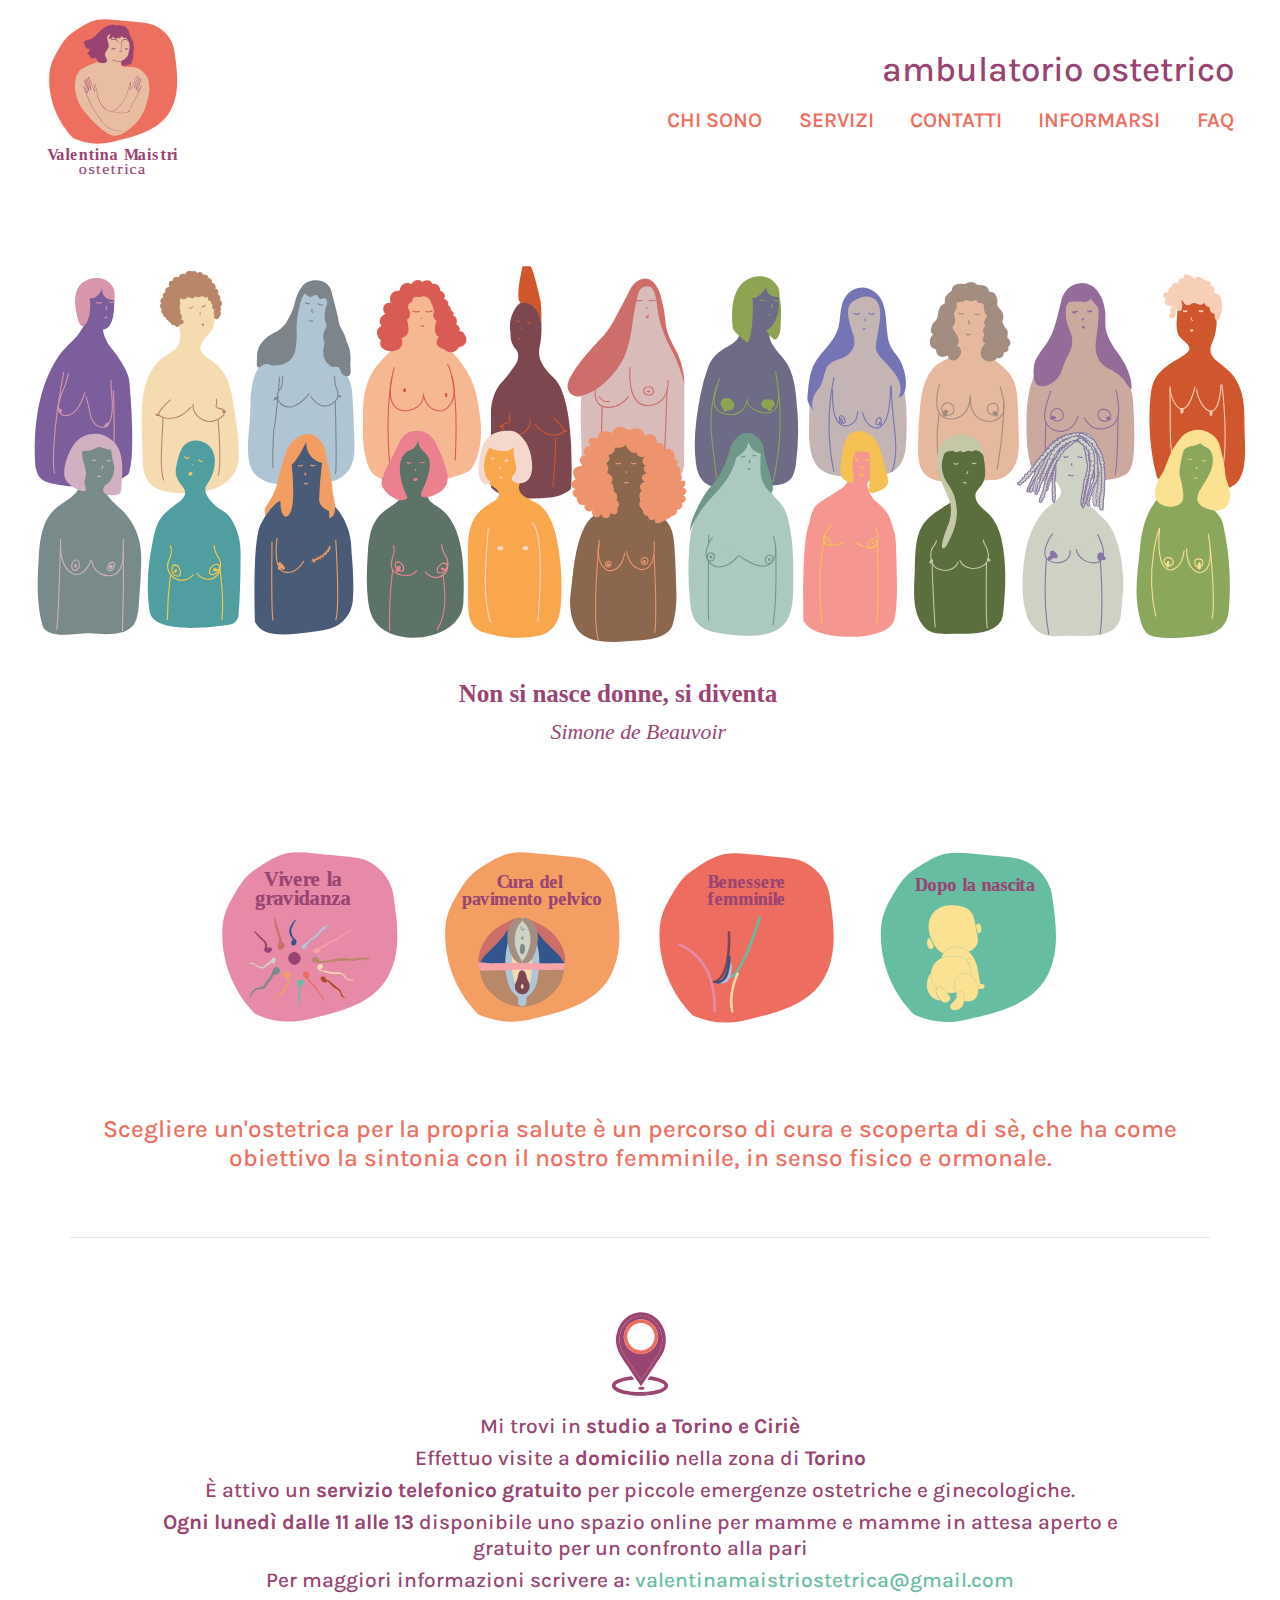
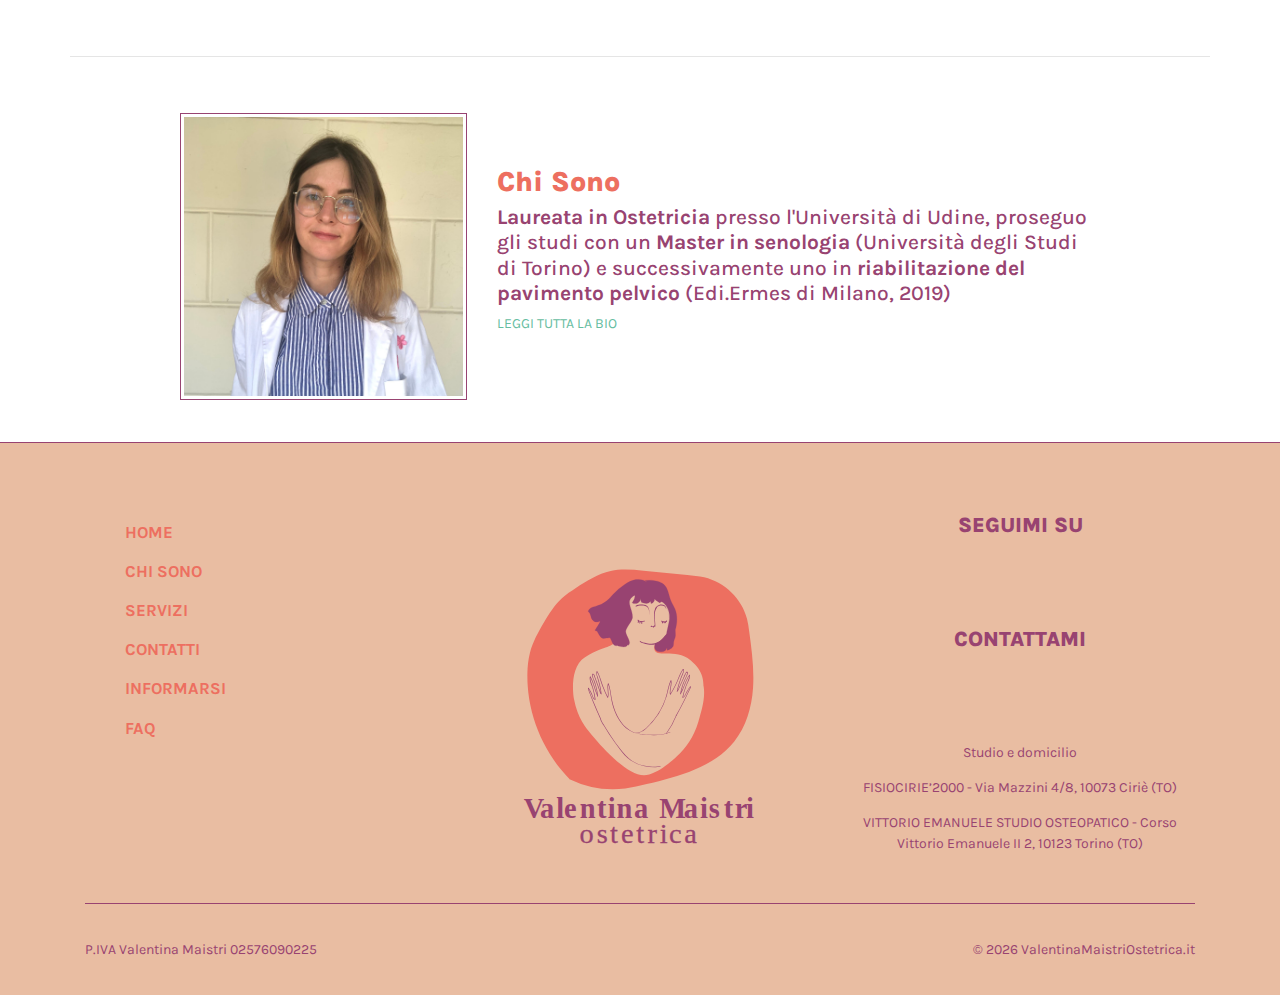
==== index.html @ fe279676 "update picture" ====
<!DOCTYPE html>
<html lang="it" dir="ltr">

<head>

  <title>Valentina Maistri Ostetrica</title>

  <meta charset="utf-8">
  <meta name="viewport" content="width=device-width, initial-scale=1.0">

  <meta name="description" content="Valentina Maistri Ostetrica">
  <meta name="twitter:card" content="summary_large_image" />
  <meta name="twitter:site" content="https://www.valentinamaistriostetrica.it/" />
  <meta name="twitter:title" content="Valentina Maistri Ostetrica" />
  <meta name="twitter:image" content="https://www.valentinamaistriostetrica.it/img/logo.png" />
  <meta property="og:url" content="https://www.valentinamaistriostetrica.it/" />
  <meta property="og:type" content="website" />
  <meta property="og:locale" content="it_IT" />
  <meta property="og:title" content="Valentina Maistri Ostetrica" />
  <meta property="og:description" content="Valentina Maistri Ostetrica" />
  <meta property="og:image" content="https://www.valentinamaistriostetrica.it/img/logo.png" />
  <meta property="og:image:width" content="1000" />
  <meta property="og:image:height" content="1000" />

  <!-- favicon -->
  <link rel="icon" type="image/png" href="/img/favicon.png">

  <!-- fonts -->
  <link href="https://fonts.googleapis.com/css?family=Karla:400,700&display=swap" rel="stylesheet">
  <link rel="stylesheet" href="https://use.fontawesome.com/releases/v5.7.2/css/all.css" integrity="sha384-fnmOCqbTlWIlj8LyTjo7mOUStjsKC4pOpQbqyi7RrhN7udi9RwhKkMHpvLbHG9Sr" crossorigin="anonymous">

  <!-- css -->
  <link rel="stylesheet" href="/css/lib/bootstrap.min.css">
  <link rel="stylesheet" href="/css/main.css">

  <style media="screen">

  </style>

</head>

<body>
  <div id="headerBar"></div>

  <!-- desktop -->
  <div class="row d-none d-lg-flex">
    <div class="col-12 my-5">
      <img class="w-100" src="/img/donnine-home.svg" alt="Valentina Maistri" title="Valentina Maistri Ostetrica">
    </div>
    <div class="col-8 mx-auto">
      <div class="row my-5">
        <div class="col-3 pills-col">
          <a href="/vivere-la-gravidanza">
            <img class="w-100" src="/img/iconesito-01.svg" alt="Vivere la gravidanza" title="Vivere la gravidanza">
          </a>
        </div>
        <div class="col-3 pills-col">
          <a href="/cura-del-pavimento-pelvico">
            <img class="w-100" src="/img/iconesito-02.svg" alt="Cura del pavimento pelvico" title="Cura del pavimento pelvico">
          </a>
        </div>
        <div class="col-3 pills-col">
          <a href="/benessere-femminile">
            <img class="w-100" src="/img/iconesito-03.svg" alt="Benessere femminile" title="Benessere femminile">
          </a>
        </div>
        <div class="col-3 pills-col">
          <a href="/dopo-la-nascita">
            <img class="w-100" src="/img/iconesito-04.svg" alt="Dopo la nascita" title="Dopo la nascita">
          </a>
        </div>
      </div>
    </div>
  </div>

  <!-- mobile -->
  <div class="container d-lg-none">

    <div class="row mt-5">
      <div class="col-12 mt-4 mb-5 text-center">
        <img src="/img/donnineverticali.svg" alt="Valentina Maistri" title="Valentina Maistri Ostetrica">
      </div>
      <div class="col-12 mt-5 mb-4 text-center">
        <h1 class="quote">Non si nasce donne: si diventa</h1>
        <h4 class="author">Simone de Beauvoir</h4>
      </div>
    </div>

    <hr>

    <div class="col-12">
      <!-- <h2>SERVIZI</h2> -->
      <div class="row my-5">
        <div class="col-6 text-center">
          <a href="/vivere-la-gravidanza">
            <img class="w-100" src="/img/iconesito-01.svg" alt="Vivere la gravidanza" title="Vivere la gravidanza">
          </a>
        </div>
        <div class="col-6 text-center">
          <a href="/cura-del-pavimento-pelvico">
            <img class="w-100" src="/img/iconesito-02.svg" alt="Cura del pavimento pelvico" title="Cura del pavimento pelvico">
          </a>
        </div>
        <div class="col-6 text-center">
          <a href="/benessere-femminile">
            <img class="w-100" src="/img/iconesito-03.svg" alt="Benessere femminile" title="Benessere femminile">
          </a>
        </div>
        <div class="col-6 text-center">
          <a href="/dopo-la-nascita">
            <img class="w-100" src="/img/iconesito-04.svg" alt="Dopo la nascita" title="Dopo la nascita">
          </a>
        </div>
      </div>
    </div>
  </div>

  <div class="container">
    <div class="row">
      <div class="col-12 my-5">
        <h3 class="color-corallo weight-600 text-center">
          Scegliere un'ostetrica per la propria salute è un percorso di cura e
          scoperta di sè, che ha come obiettivo la sintonia con il nostro femminile,
          in senso fisico e ormonale.
        </h3>
      </div>
      <hr class="w-100">
      <div class="col-12 col-xl-11 mx-auto my-5 text-center">
        <img src="/img/puntatoremappa.svg" alt="Mappa" style="width:120px;">
        <div class="color-wine">
          <h4>Mi trovi in <b>studio a Torino e Ciriè</b></h4>
          <h4>Effettuo visite a <b>domicilio</b> nella zona di <b>Torino</b></h4>
          <h4>
            È attivo un <b>servizio telefonico gratuito</b> per piccole emergenze
            ostetriche e ginecologiche.
          </h4>
          <h4>
            <b>Ogni lunedì dalle 11 alle 13</b> disponibile uno spazio online per mamme
            e mamme in attesa aperto e gratuito per un confronto alla pari
          </h4>
          <h4>
          Per maggiori informazioni scrivere a:
            <a href="mailto:valentinamaistriostetrica@gmail.com">valentinamaistriostetrica@gmail.com</a>
          </h4>
        </div>
      </div>
      <hr class="w-100">
      <div class="col-12 col-md-10 mx-auto my-5">
        <div class="row">
          <div class="col-12 col-md-4 text-md-right d-md-flex flex-column justify-content-center">
            <img class="w-100 bordered-img" src="/img/profilo.jpg" alt="Valentina" title="Valentina">
          </div>
          <div class="col-12 col-md-8 d-md-flex flex-column justify-content-center mt-4 mt-md-0">
            <h2 class="color-corallo weight-900">Chi Sono</h2>
            <h4 class="color-wine">
              <b>Laureata in Ostetricia</b> presso l'Università di Udine, proseguo gli
              studi con un <b>Master in senologia</b> (Università degli Studi di Torino)
              e successivamente uno in <b>riabilitazione del pavimento pelvico</b>
              (Edi.Ermes di Milano, 2019)
            </h4>
            <p> <a href="/chi-sono">LEGGI TUTTA LA BIO</a> </p>
          </div>
        </div>
      </div>
    </div>
  </div>

  <div id="footerBar"></div>

  <script src="/js/lib/jquery-3.4.1.min.js"></script>
  <script src="/js/lib/bootstrap.bundle.min.js"></script>
  <script src="/js/index.js"></script>
</body>

</html>
---- css/main.css ----
/* VARIABLES */
:root {
  --vm-wine: #984371;
  --vm-skin: #e9bda2;
  --vm-corallo: #ed6f60;
  --vm-rosa: #e78aa7;
  --vm-lilla: #b588b4;
  --vm-verde: #66bda1;
  --vm-azzurro: #93c4c5;
  --vm-ocra: #f49e62;
  --vm-corallo: #ed6f60;
}

/* GENERAL */
html, body {
  font-size: 14px;
  overflow-x: hidden;
  font-family: 'Karla', sans-serif;
  /* background: var(--vm-skin); */
}

@media screen and (min-width: 1600px) {
  html, body {
    font-size: 16px;
  }
}

a {
  color: var(--vm-verde);
  transition: opacity .3s;
}

a:hover {
  opacity: .7;
}

hr.wine {
  width: 100%;
  border-top: 1px solid var(--vm-wine);
}

.color-wine {
  color: var(--vm-wine);
}

.color-corallo {
  color: var(--vm-corallo);
}

.color-skin {
  color: var(--vm-skin);
}

.color-black {
  color: #000;
}

.weight-900 {
  font-weight: 900;
}

.pt-5rem {
  padding-top: 5rem !important;
}

.pb-5rem {
  padding-bottom: 5rem !important;
}

.icons {
  margin-top: 1rem;
}

.icons .icon {
  color: var(--vm-corallo);
  font-size: 1.6rem;
  padding: 0 .6rem;
  cursor: pointer;
}

.bordered-img {
  padding: .2rem;
  border: 1px solid var(--vm-wine);
}

/* NAVBAR */
nav {
  padding: .5rem 2rem !important;
}

#navbar-logo {
  width: 170px;
  height: auto;
}

#nabvar-title {
  color: var(--vm-wine);
  padding: 0 1.3rem 0 0;
  /* font-style: italic; */
}

.nav-item {
  font-size: 1.5rem;
  padding: 0 .8rem;
}

.nav-item .nav-link {
  font-weight: 600;
  color: var(--vm-corallo) !important;
}

/* MOBILE TTOGGLRE */
.navbar-light .navbar-toggler {
  border: none;
}

.navbar-light .navbar-toggler-icon {
  background-image: url("data:image/svg+xml,%3csvg xmlns='http://www.w3.org/2000/svg' width='30' height='30' viewBox='0 0 30 30'%3e%3cpath stroke='rgb(237, 111, 96)' stroke-linecap='round' stroke-miterlimit='10' stroke-width='3' d='M4 7h22M4 15h22M4 23h22'/%3e%3c/svg%3e");
}

/* FOOTER */
footer {
  background: var(--vm-skin);
}

#footer-logo {
  width: 300px;
  height: auto;
  margin-top: 3rem;
}

#footerBar {
  border-top: 1px solid var(--vm-wine);
}

.social-icons > a:hover {
  text-decoration: none;
}

.social-icon {
  font-size: 3rem;
  color: var(--vm-corallo);
  padding: 0 2rem;
  transition: all .3s;
  cursor: pointer;
}

.social-icon:hover {
  color: var(--vm-wine);
}

ul.footer-site-map {
  list-style: none;
}

ul.footer-site-map > li {
  padding: .5rem 0;
  font-size: 1.2rem;
  font-weight: 700;
}

ul.footer-site-map > li > a {
  color: var(--vm-corallo);
}

/* OTHER STUFF */
.quote {
  font-weight: 900;
  color: var(--vm-corallo);
}

.author {
  color: var(--vm-wine);
  position: relative;
  left: 10%;
  font-style: italic;
}

#header {
  text-transform: uppercase;
  font-weight: 100;
  letter-spacing: 3px;
  margin-top: 5rem;
  color: var(--vm-wine);
}

.contacts-list {
  font-size: 1.7rem;
  color: var(--vm-wine);
  list-style: none;
  padding: 0;
}

.contacts-list > li {
  padding: .4rem 0;
}

.contacts-list i {
  margin-right: .8rem;
}

.separator-line {
  width: 100%;
  height: 1px;
  background-color: var(--vm-wine);
  margin: 3rem 0;
}

.paragraph-intro {
  color: var(--vm-wine);
  font-weight: 900;
}

.servizi-links {
  color: var(--vm-azzurro);
  font-size: 1.3rem;
  font-weight: 700;
}
/* SMALL SCREENS AND iPad PRO */
@media screen and (max-width: 1199px) {}

/* VERY SMALL SCREENS AND LARGE TABLETS */
@media screen and (max-width: 991px) {}

/* TABLETS */
@media screen and (max-width: 768px) {}

/* SMARTPHONES (portait) */
@media screen and (max-width: 576px) {
  ul.footer-site-map {
    padding: 0;
  }

  ul.footer-site-map > li {
    padding: .7rem 0;
  }

  #footer-logo {
    margin: 3rem 0;
  }

  .icons .icon {
    font-size: 2rem;
    padding: 0 1rem;
  }

  .contacts-list {
    font-size: 1.4rem;
  }

  .contacts-list > li {
    display: flex;
    flex-direction: column;
    padding: 1.2rem 0;
  }
}
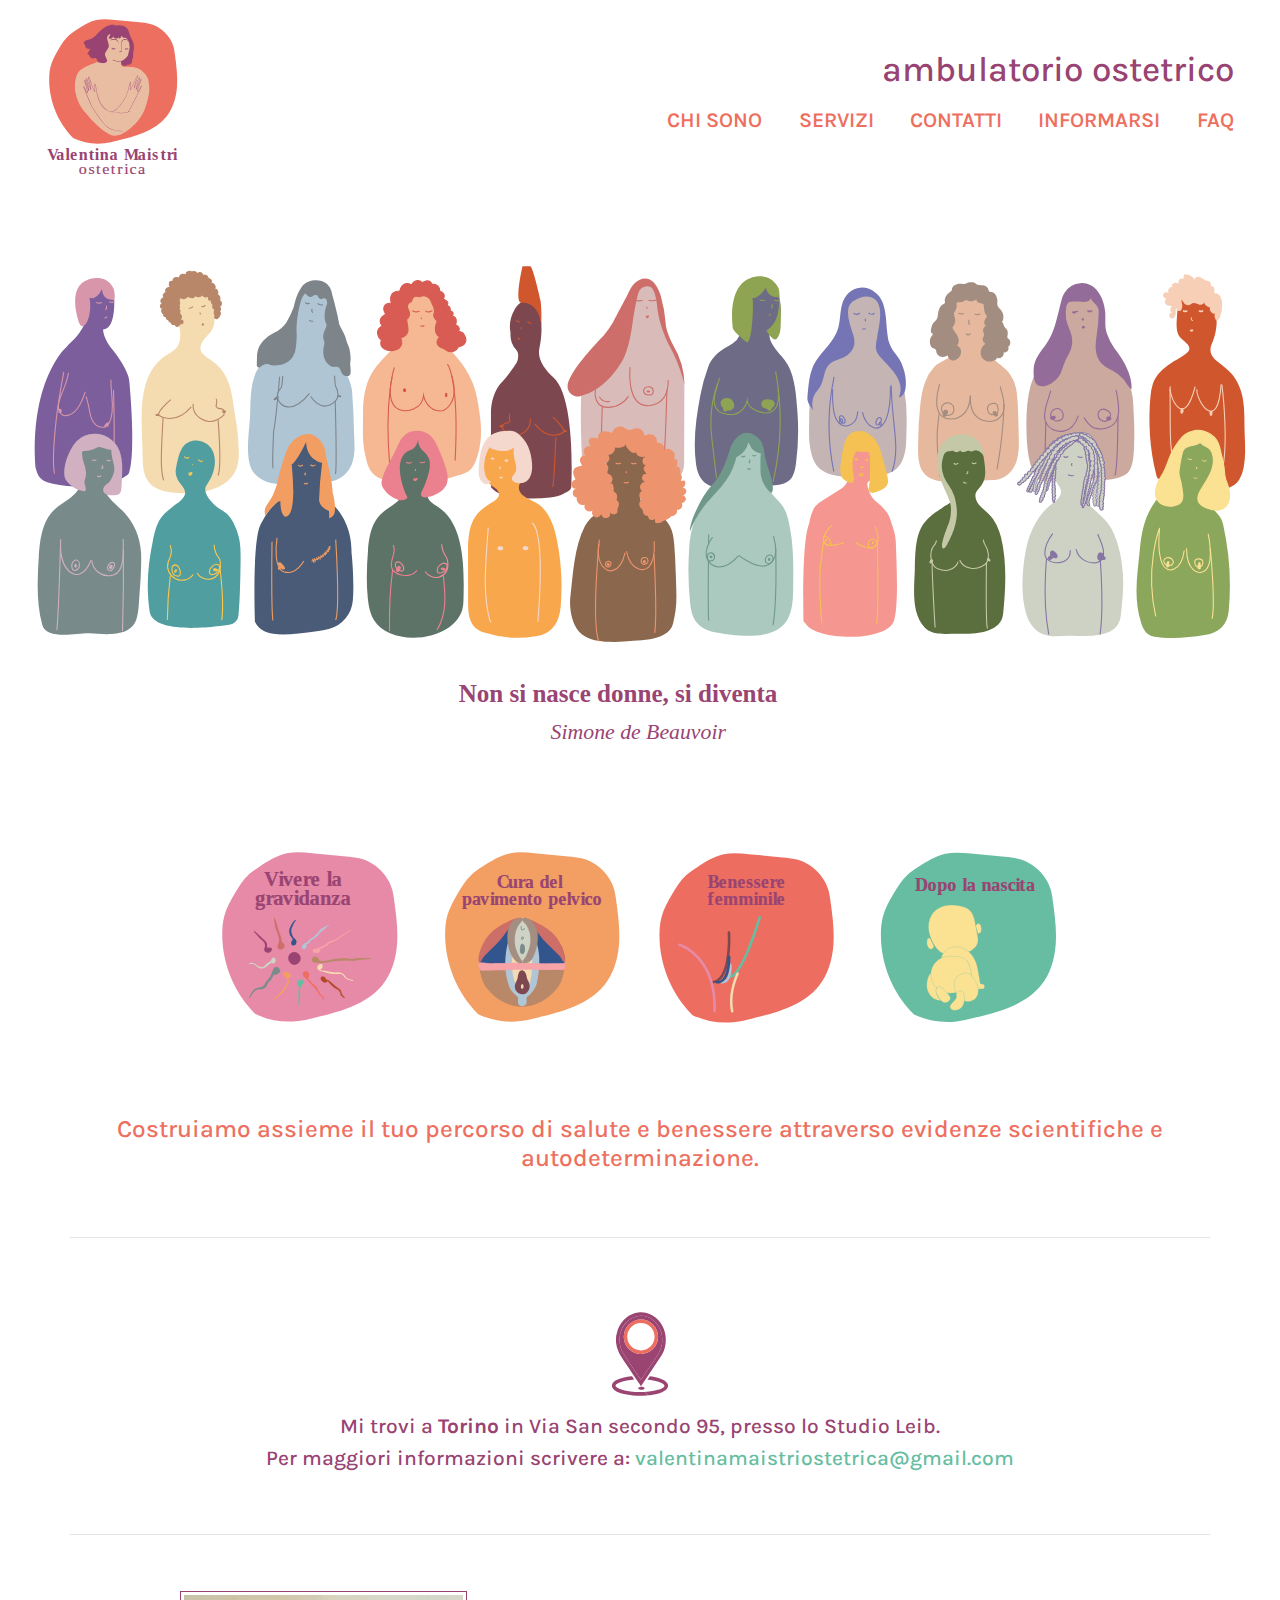
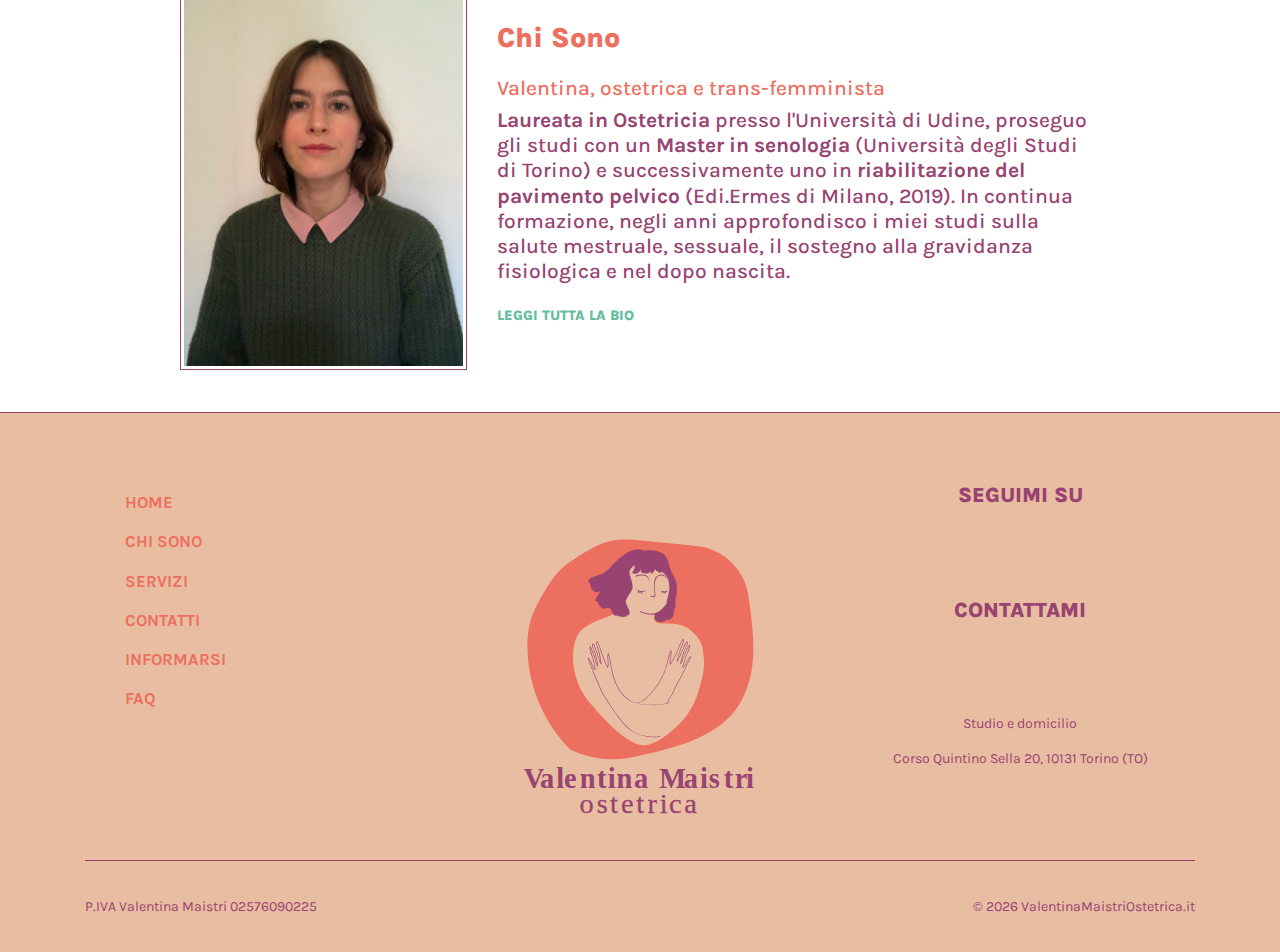
==== commit fc493f6c: "new home page copy" ====
--- a/index.html
+++ b/index.html
@@ -27,7 +27,8 @@
 
   <!-- fonts -->
   <link href="https://fonts.googleapis.com/css?family=Karla:400,700&display=swap" rel="stylesheet">
-  <link rel="stylesheet" href="https://use.fontawesome.com/releases/v5.7.2/css/all.css" integrity="sha384-fnmOCqbTlWIlj8LyTjo7mOUStjsKC4pOpQbqyi7RrhN7udi9RwhKkMHpvLbHG9Sr" crossorigin="anonymous">
+  <link rel="stylesheet" href="https://use.fontawesome.com/releases/v5.7.2/css/all.css"
+    integrity="sha384-fnmOCqbTlWIlj8LyTjo7mOUStjsKC4pOpQbqyi7RrhN7udi9RwhKkMHpvLbHG9Sr" crossorigin="anonymous">
 
   <!-- css -->
   <link rel="stylesheet" href="/css/lib/bootstrap.min.css">
@@ -56,7 +57,8 @@
         </div>
         <div class="col-3 pills-col">
           <a href="/cura-del-pavimento-pelvico">
-            <img class="w-100" src="/img/iconesito-02.svg" alt="Cura del pavimento pelvico" title="Cura del pavimento pelvico">
+            <img class="w-100" src="/img/iconesito-02.svg" alt="Cura del pavimento pelvico"
+              title="Cura del pavimento pelvico">
           </a>
         </div>
         <div class="col-3 pills-col">
@@ -98,7 +100,8 @@
         </div>
         <div class="col-6 text-center">
           <a href="/cura-del-pavimento-pelvico">
-            <img class="w-100" src="/img/iconesito-02.svg" alt="Cura del pavimento pelvico" title="Cura del pavimento pelvico">
+            <img class="w-100" src="/img/iconesito-02.svg" alt="Cura del pavimento pelvico"
+              title="Cura del pavimento pelvico">
           </a>
         </div>
         <div class="col-6 text-center">
@@ -119,27 +122,17 @@
     <div class="row">
       <div class="col-12 my-5">
         <h3 class="color-corallo weight-600 text-center">
-          Scegliere un'ostetrica per la propria salute è un percorso di cura e
-          scoperta di sè, che ha come obiettivo la sintonia con il nostro femminile,
-          in senso fisico e ormonale.
+          Costruiamo assieme il tuo percorso di salute e benessere attraverso evidenze scientifiche e
+          autodeterminazione.
         </h3>
       </div>
       <hr class="w-100">
       <div class="col-12 col-xl-11 mx-auto my-5 text-center">
         <img src="/img/puntatoremappa.svg" alt="Mappa" style="width:120px;">
         <div class="color-wine">
-          <h4>Mi trovi in <b>studio a Torino e Ciriè</b></h4>
-          <h4>Effettuo visite a <b>domicilio</b> nella zona di <b>Torino</b></h4>
+          <h4>Mi trovi a <strong>Torino</strong> in Via San secondo 95, presso lo Studio Leib.</h4>
           <h4>
-            È attivo un <b>servizio telefonico gratuito</b> per piccole emergenze
-            ostetriche e ginecologiche.
-          </h4>
-          <h4>
-            <b>Ogni lunedì dalle 11 alle 13</b> disponibile uno spazio online per mamme
-            e mamme in attesa aperto e gratuito per un confronto alla pari
-          </h4>
-          <h4>
-          Per maggiori informazioni scrivere a:
+            Per maggiori informazioni scrivere a:
             <a href="mailto:valentinamaistriostetrica@gmail.com">valentinamaistriostetrica@gmail.com</a>
           </h4>
         </div>
@@ -148,17 +141,19 @@
       <div class="col-12 col-md-10 mx-auto my-5">
         <div class="row">
           <div class="col-12 col-md-4 text-md-right d-md-flex flex-column justify-content-center">
-            <img class="w-100 bordered-img" src="/img/profilo.jpg" alt="Valentina" title="Valentina">
+            <img class="w-100 bordered-img" src="/img/valentina.jpg" alt="Valentina" title="Valentina">
           </div>
           <div class="col-12 col-md-8 d-md-flex flex-column justify-content-center mt-4 mt-md-0">
-            <h2 class="color-corallo weight-900">Chi Sono</h2>
-            <h4 class="color-wine">
+            <h2 class="color-corallo weight-900 mb-4">Chi Sono</h2>
+            <h4 class="color-corallo">Valentina, ostetrica e trans-femminista</h4>
+            <h4 class="color-wine mb-4">
               <b>Laureata in Ostetricia</b> presso l'Università di Udine, proseguo gli
               studi con un <b>Master in senologia</b> (Università degli Studi di Torino)
               e successivamente uno in <b>riabilitazione del pavimento pelvico</b>
-              (Edi.Ermes di Milano, 2019)
+              (Edi.Ermes di Milano, 2019). In continua formazione, negli anni approfondisco
+              i miei studi sulla salute mestruale, sessuale, il sostegno alla gravidanza fisiologica e nel dopo nascita.
             </h4>
-            <p> <a href="/chi-sono">LEGGI TUTTA LA BIO</a> </p>
+            <p class="weight-900"> <a href="/chi-sono">LEGGI TUTTA LA BIO</a> </p>
           </div>
         </div>
       </div>
@@ -172,4 +167,4 @@
   <script src="/js/index.js"></script>
 </body>
 
-</html>
+</html>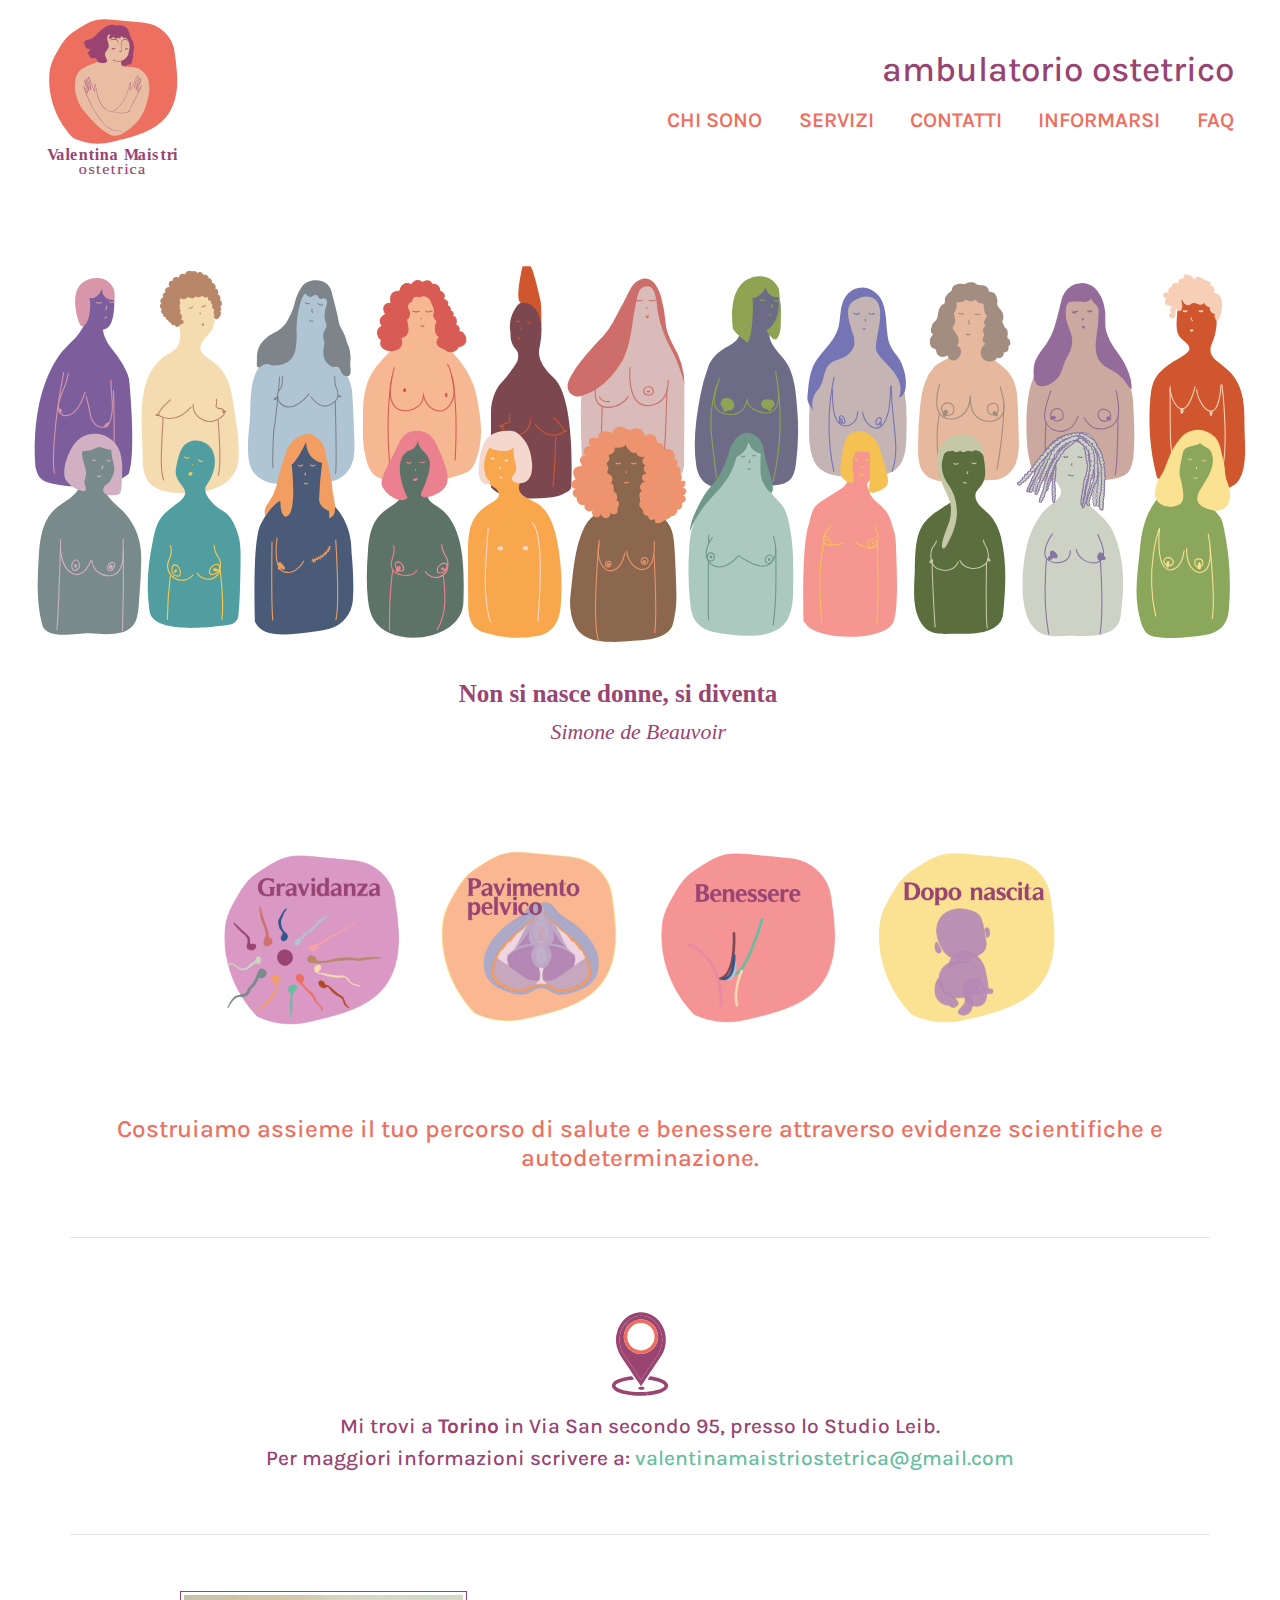
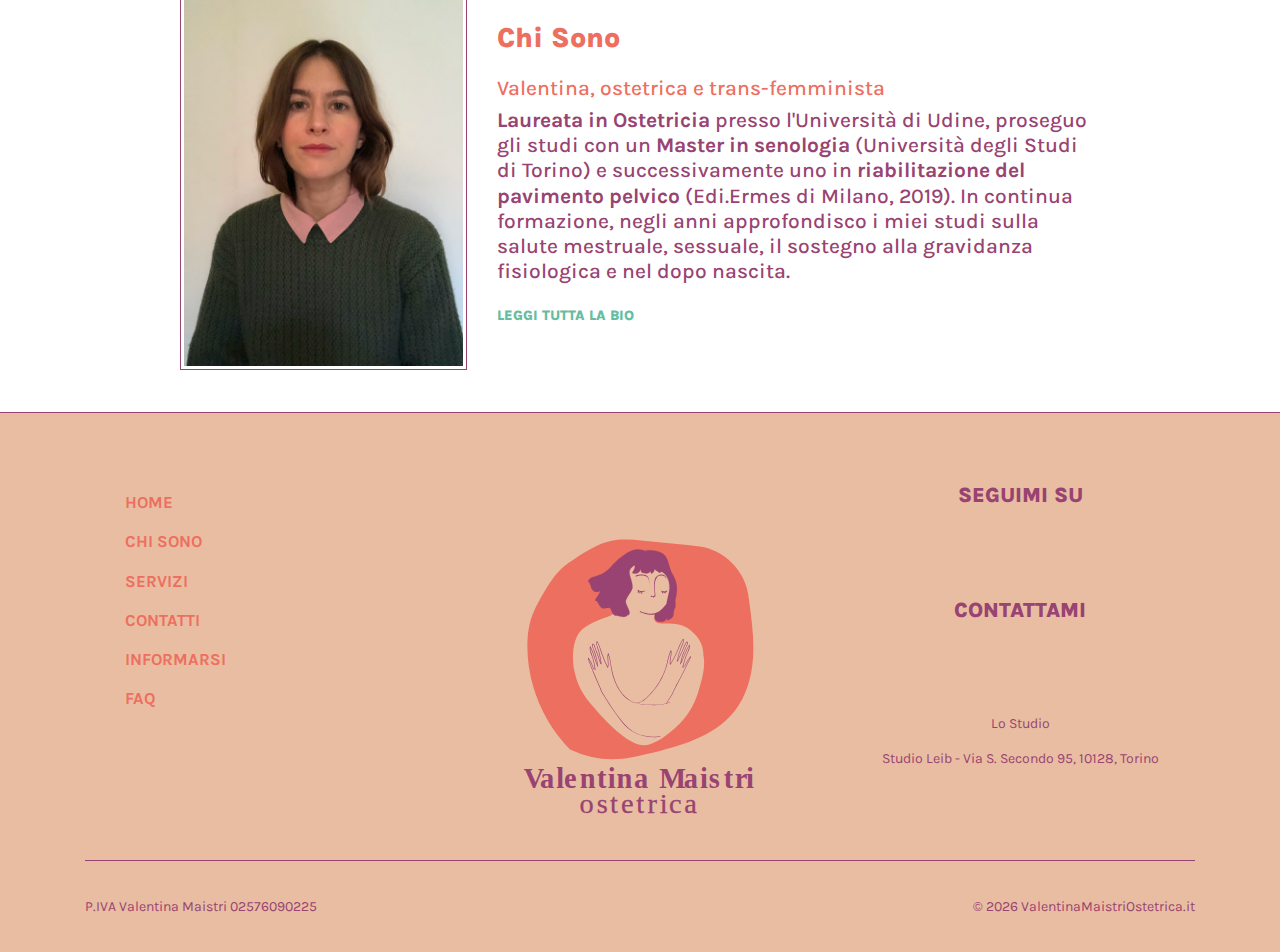
==== commit 71c9d53e: "update content (WIP)" ====
--- a/index.html
+++ b/index.html
@@ -52,23 +52,23 @@
       <div class="row my-5">
         <div class="col-3 pills-col">
           <a href="/vivere-la-gravidanza">
-            <img class="w-100" src="/img/iconesito-01.svg" alt="Vivere la gravidanza" title="Vivere la gravidanza">
+            <img class="w-100" src="/img/inconesito23-03.png" alt="Gravidanza" title="Gravidanza">
           </a>
         </div>
         <div class="col-3 pills-col">
           <a href="/cura-del-pavimento-pelvico">
-            <img class="w-100" src="/img/iconesito-02.svg" alt="Cura del pavimento pelvico"
+            <img class="w-100" src="/img/inconesito23-04.png" alt="Cura del pavimento pelvico"
               title="Cura del pavimento pelvico">
           </a>
         </div>
         <div class="col-3 pills-col">
           <a href="/benessere-femminile">
-            <img class="w-100" src="/img/iconesito-03.svg" alt="Benessere femminile" title="Benessere femminile">
+            <img class="w-100" src="/img/inconesito23-07.png" alt="Benessere femminile" title="Benessere femminile">
           </a>
         </div>
         <div class="col-3 pills-col">
           <a href="/dopo-la-nascita">
-            <img class="w-100" src="/img/iconesito-04.svg" alt="Dopo la nascita" title="Dopo la nascita">
+            <img class="w-100" src="/img/inconesito23-08.png " alt="Dopo la nascita" title="Dopo la nascita">
           </a>
         </div>
       </div>
@@ -91,27 +91,26 @@
     <hr>
 
     <div class="col-12">
-      <!-- <h2>SERVIZI</h2> -->
       <div class="row my-5">
         <div class="col-6 text-center">
           <a href="/vivere-la-gravidanza">
-            <img class="w-100" src="/img/iconesito-01.svg" alt="Vivere la gravidanza" title="Vivere la gravidanza">
+            <img class="w-100" src="/img/inconesito23-03.png" alt="Gravidanza" title="Gravidanza">
           </a>
         </div>
         <div class="col-6 text-center">
           <a href="/cura-del-pavimento-pelvico">
-            <img class="w-100" src="/img/iconesito-02.svg" alt="Cura del pavimento pelvico"
+            <img class="w-100" src="/img/inconesito23-04.png" alt="Cura del pavimento pelvico"
               title="Cura del pavimento pelvico">
           </a>
         </div>
         <div class="col-6 text-center">
           <a href="/benessere-femminile">
-            <img class="w-100" src="/img/iconesito-03.svg" alt="Benessere femminile" title="Benessere femminile">
+            <img class="w-100" src="/img/inconesito23-07.png" alt="Benessere femminile" title="Benessere femminile">
           </a>
         </div>
         <div class="col-6 text-center">
           <a href="/dopo-la-nascita">
-            <img class="w-100" src="/img/iconesito-04.svg" alt="Dopo la nascita" title="Dopo la nascita">
+            <img class="w-100" src="/img/inconesito23-08.png " alt="Dopo la nascita" title="Dopo la nascita">
           </a>
         </div>
       </div>
--- a/css/main.css
+++ b/css/main.css
@@ -19,6 +19,10 @@
   /* background: var(--vm-skin); */
 }
 
+img {
+  width: 100%;
+}
+
 @media screen and (min-width: 1600px) {
   html, body {
     font-size: 16px;
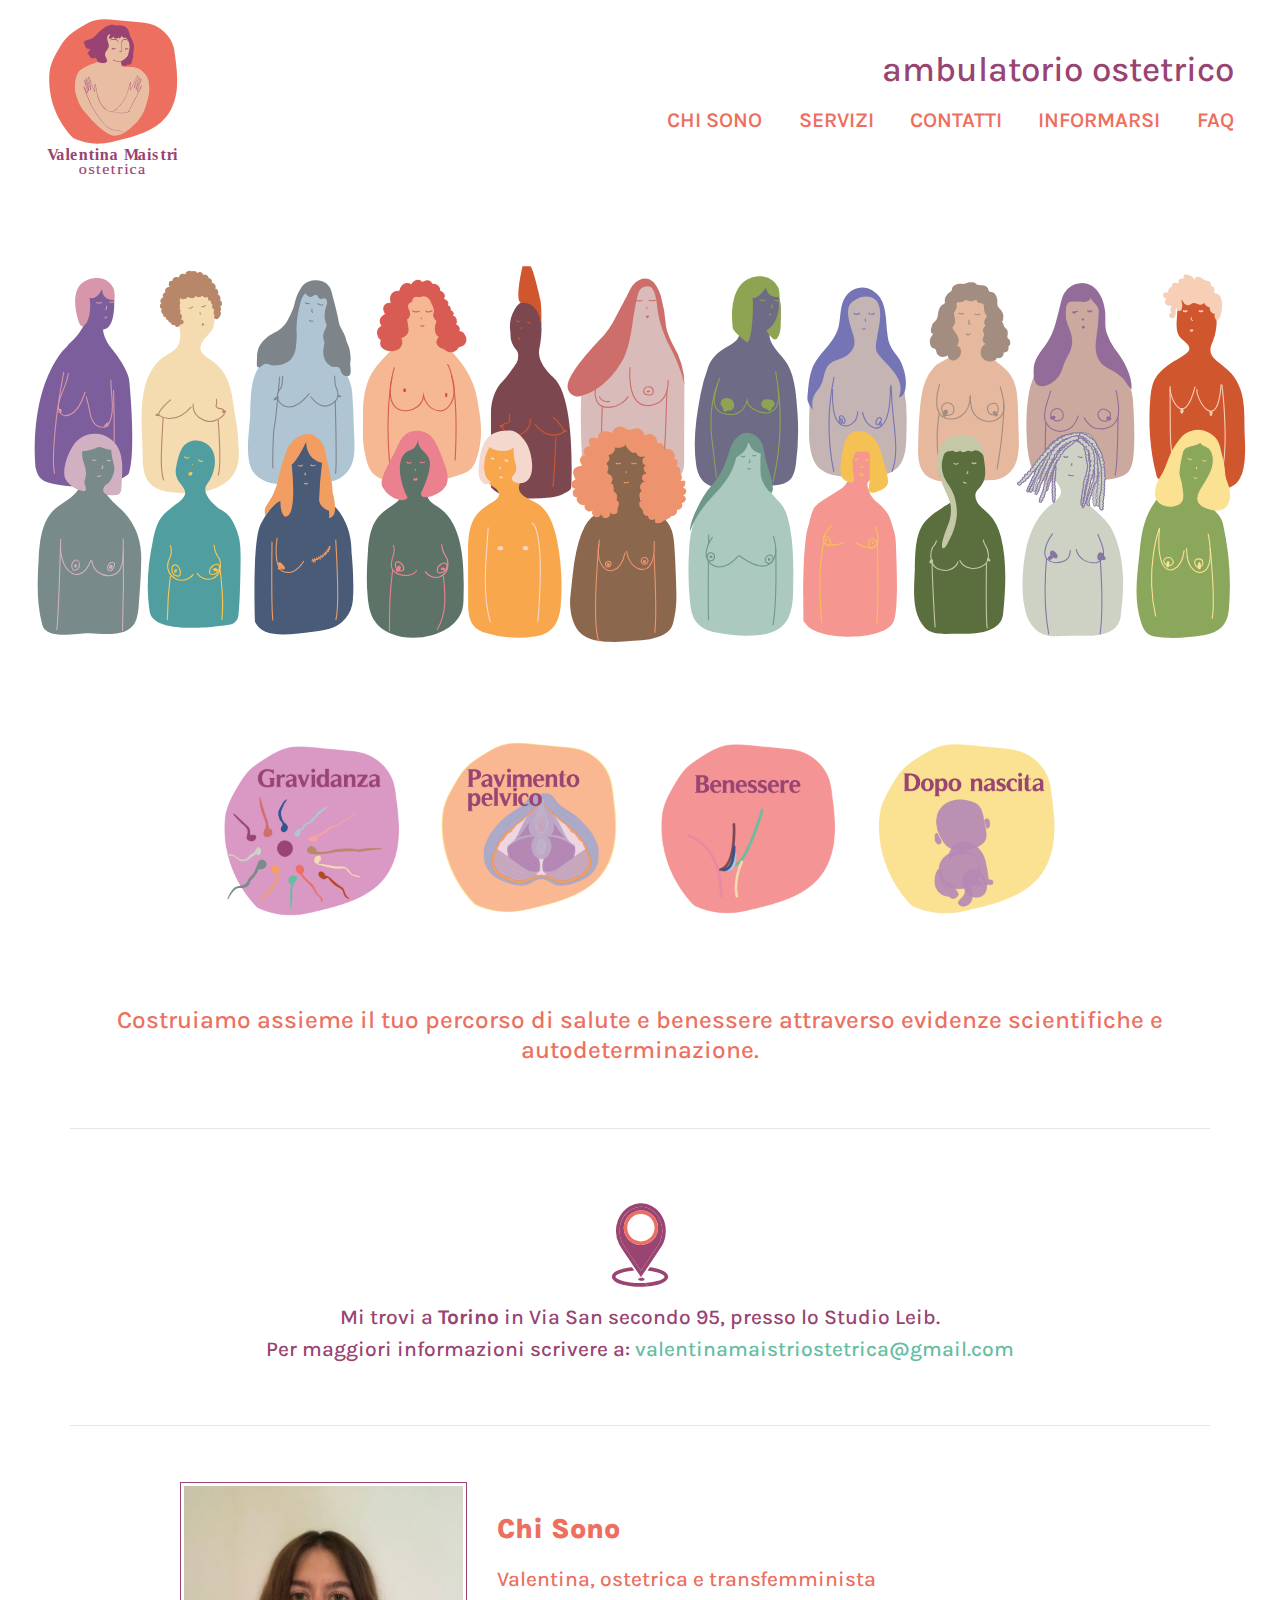
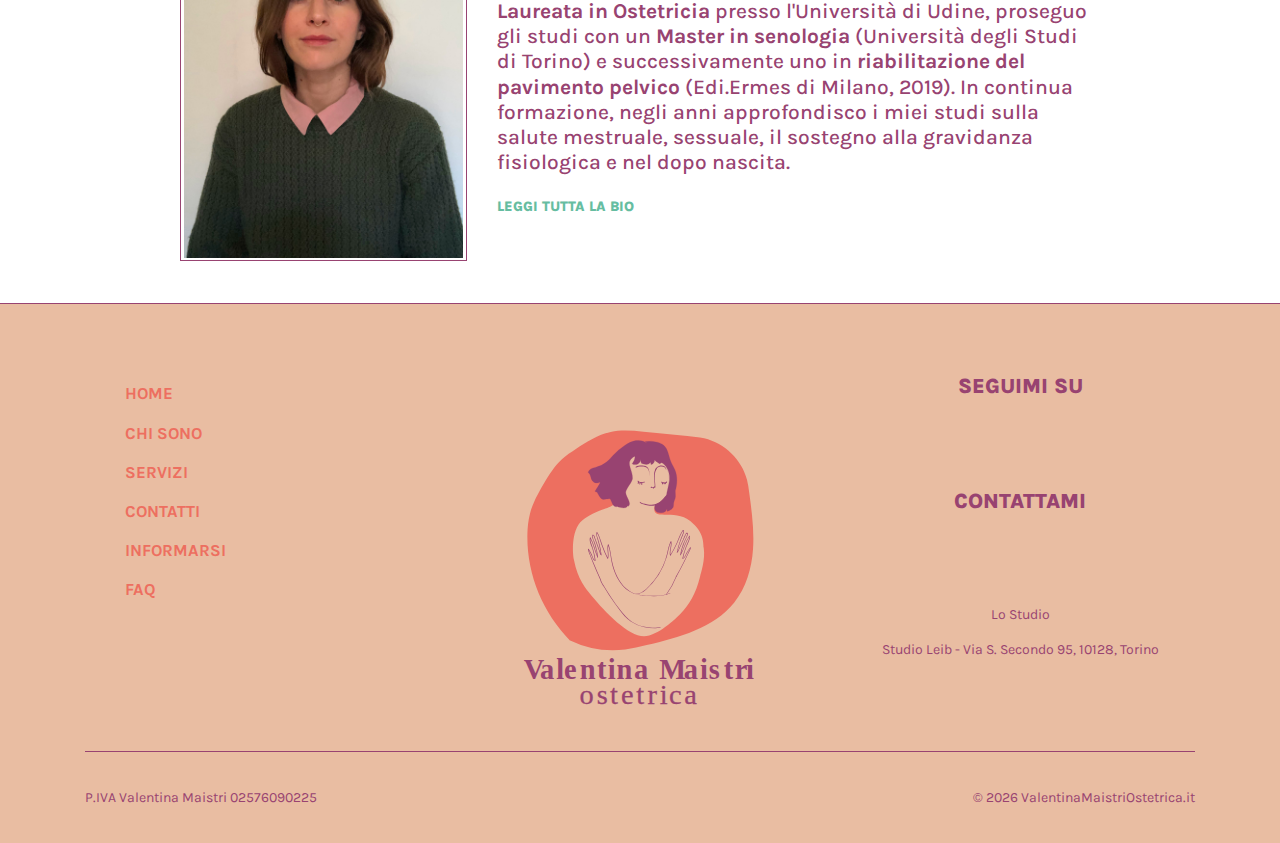
==== commit 48ab5eb8: "adjustments" ====
--- a/index.html
+++ b/index.html
@@ -62,8 +62,8 @@
           </a>
         </div>
         <div class="col-3 pills-col">
-          <a href="/benessere-femminile">
-            <img class="w-100" src="/img/inconesito23-07.png" alt="Benessere femminile" title="Benessere femminile">
+          <a href="/benessere">
+            <img class="w-100" src="/img/inconesito23-07.png" alt="Benessere" title="Benessere">
           </a>
         </div>
         <div class="col-3 pills-col">
@@ -81,10 +81,6 @@
     <div class="row mt-5">
       <div class="col-12 mt-4 mb-5 text-center">
         <img src="/img/donnineverticali.svg" alt="Valentina Maistri" title="Valentina Maistri Ostetrica">
-      </div>
-      <div class="col-12 mt-5 mb-4 text-center">
-        <h1 class="quote">Non si nasce donne: si diventa</h1>
-        <h4 class="author">Simone de Beauvoir</h4>
       </div>
     </div>
 
@@ -104,8 +100,8 @@
           </a>
         </div>
         <div class="col-6 text-center">
-          <a href="/benessere-femminile">
-            <img class="w-100" src="/img/inconesito23-07.png" alt="Benessere femminile" title="Benessere femminile">
+          <a href="/benessere">
+            <img class="w-100" src="/img/inconesito23-07.png" alt="Benessere" title="Benessere">
           </a>
         </div>
         <div class="col-6 text-center">
@@ -144,7 +140,7 @@
           </div>
           <div class="col-12 col-md-8 d-md-flex flex-column justify-content-center mt-4 mt-md-0">
             <h2 class="color-corallo weight-900 mb-4">Chi Sono</h2>
-            <h4 class="color-corallo">Valentina, ostetrica e trans-femminista</h4>
+            <h4 class="color-corallo">Valentina, ostetrica e transfemminista</h4>
             <h4 class="color-wine mb-4">
               <b>Laureata in Ostetricia</b> presso l'Università di Udine, proseguo gli
               studi con un <b>Master in senologia</b> (Università degli Studi di Torino)
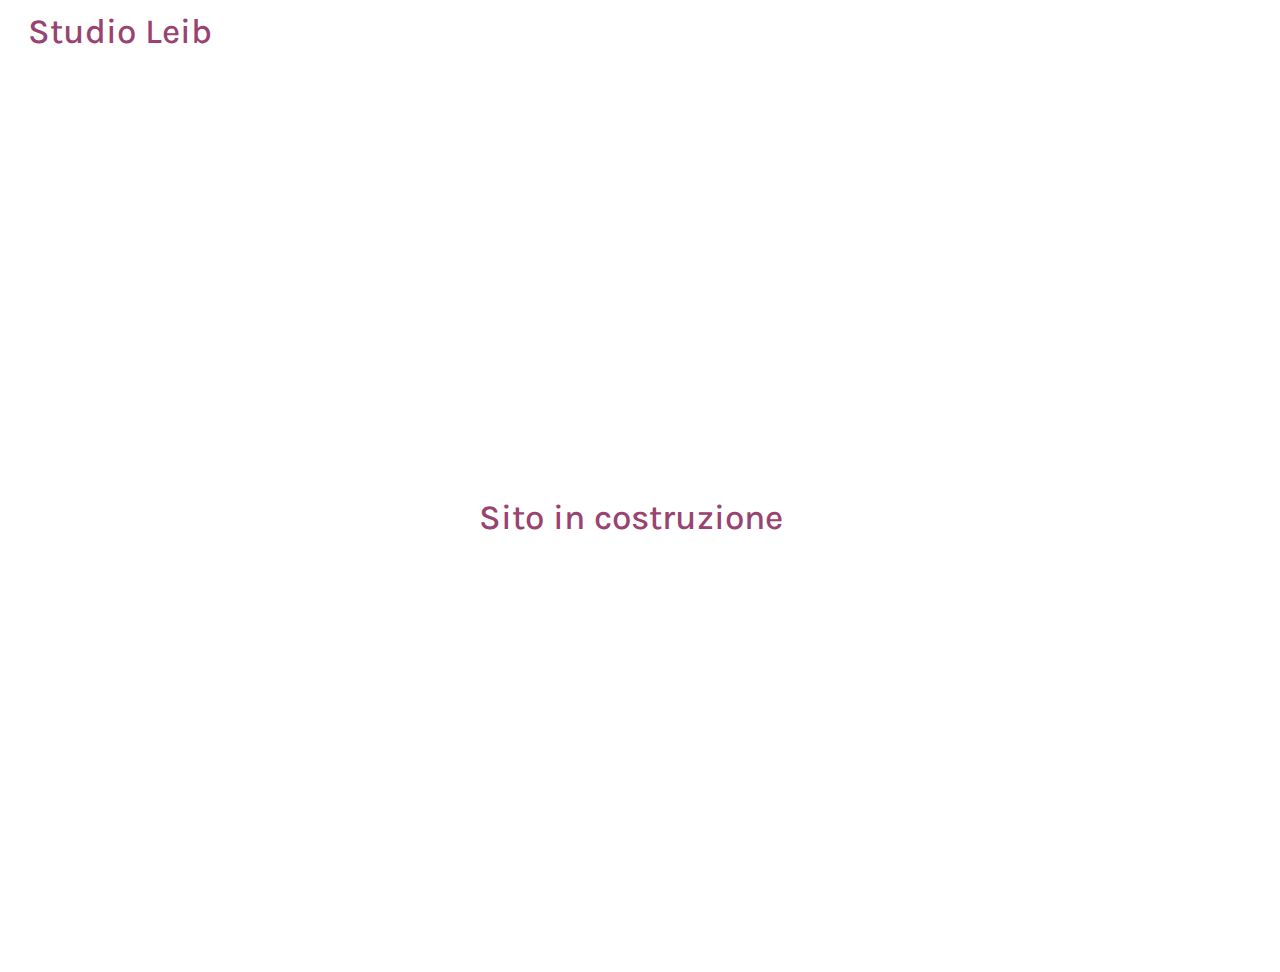
==== commit 9753b740: "simple home page" ====
--- a/index.html
+++ b/index.html
@@ -3,21 +3,21 @@
 
 <head>
 
-  <title>Valentina Maistri Ostetrica</title>
+  <title>Studio Leib</title>
 
   <meta charset="utf-8">
   <meta name="viewport" content="width=device-width, initial-scale=1.0">
 
-  <meta name="description" content="Valentina Maistri Ostetrica">
+  <meta name="description" content="Studio Leib">
   <meta name="twitter:card" content="summary_large_image" />
   <meta name="twitter:site" content="https://www.valentinamaistriostetrica.it/" />
-  <meta name="twitter:title" content="Valentina Maistri Ostetrica" />
+  <meta name="twitter:title" content="Studio Leib" />
   <meta name="twitter:image" content="https://www.valentinamaistriostetrica.it/img/logo.png" />
   <meta property="og:url" content="https://www.valentinamaistriostetrica.it/" />
   <meta property="og:type" content="website" />
   <meta property="og:locale" content="it_IT" />
-  <meta property="og:title" content="Valentina Maistri Ostetrica" />
-  <meta property="og:description" content="Valentina Maistri Ostetrica" />
+  <meta property="og:title" content="Studio Leib" />
+  <meta property="og:description" content="Studio Leib" />
   <meta property="og:image" content="https://www.valentinamaistriostetrica.it/img/logo.png" />
   <meta property="og:image:width" content="1000" />
   <meta property="og:image:height" content="1000" />
@@ -40,122 +40,15 @@
 
 </head>
 
-<body>
+<body class="vh-100">
   <div id="headerBar"></div>
 
   <!-- desktop -->
-  <div class="row d-none d-lg-flex">
+  <div class="row d-flex justify-content-center align-items-center h-100">
     <div class="col-12 my-5">
-      <img class="w-100" src="/img/donnine-home.svg" alt="Valentina Maistri" title="Valentina Maistri Ostetrica">
-    </div>
-    <div class="col-8 mx-auto">
-      <div class="row my-5">
-        <div class="col-3 pills-col">
-          <a href="/vivere-la-gravidanza">
-            <img class="w-100" src="/img/inconesito23-03.png" alt="Gravidanza" title="Gravidanza">
-          </a>
-        </div>
-        <div class="col-3 pills-col">
-          <a href="/cura-del-pavimento-pelvico">
-            <img class="w-100" src="/img/inconesito23-04.png" alt="Cura del pavimento pelvico"
-              title="Cura del pavimento pelvico">
-          </a>
-        </div>
-        <div class="col-3 pills-col">
-          <a href="/benessere">
-            <img class="w-100" src="/img/inconesito23-07.png" alt="Benessere" title="Benessere">
-          </a>
-        </div>
-        <div class="col-3 pills-col">
-          <a href="/dopo-la-nascita">
-            <img class="w-100" src="/img/inconesito23-08.png " alt="Dopo la nascita" title="Dopo la nascita">
-          </a>
-        </div>
-      </div>
+      <h1 class="text-center" id="nabvar-title">Sito in costruzione</h1>
     </div>
   </div>
-
-  <!-- mobile -->
-  <div class="container d-lg-none">
-
-    <div class="row mt-5">
-      <div class="col-12 mt-4 mb-5 text-center">
-        <img src="/img/donnineverticali.svg" alt="Valentina Maistri" title="Valentina Maistri Ostetrica">
-      </div>
-    </div>
-
-    <hr>
-
-    <div class="col-12">
-      <div class="row my-5">
-        <div class="col-6 text-center">
-          <a href="/vivere-la-gravidanza">
-            <img class="w-100" src="/img/inconesito23-03.png" alt="Gravidanza" title="Gravidanza">
-          </a>
-        </div>
-        <div class="col-6 text-center">
-          <a href="/cura-del-pavimento-pelvico">
-            <img class="w-100" src="/img/inconesito23-04.png" alt="Cura del pavimento pelvico"
-              title="Cura del pavimento pelvico">
-          </a>
-        </div>
-        <div class="col-6 text-center">
-          <a href="/benessere">
-            <img class="w-100" src="/img/inconesito23-07.png" alt="Benessere" title="Benessere">
-          </a>
-        </div>
-        <div class="col-6 text-center">
-          <a href="/dopo-la-nascita">
-            <img class="w-100" src="/img/inconesito23-08.png " alt="Dopo la nascita" title="Dopo la nascita">
-          </a>
-        </div>
-      </div>
-    </div>
-  </div>
-
-  <div class="container">
-    <div class="row">
-      <div class="col-12 my-5">
-        <h3 class="color-corallo weight-600 text-center">
-          Costruiamo assieme il tuo percorso di salute e benessere attraverso evidenze scientifiche e
-          autodeterminazione.
-        </h3>
-      </div>
-      <hr class="w-100">
-      <div class="col-12 col-xl-11 mx-auto my-5 text-center">
-        <img src="/img/puntatoremappa.svg" alt="Mappa" style="width:120px;">
-        <div class="color-wine">
-          <h4>Mi trovi a <strong>Torino</strong> in Via San secondo 95, presso lo Studio Leib.</h4>
-          <h4>
-            Per maggiori informazioni scrivere a:
-            <a href="mailto:valentinamaistriostetrica@gmail.com">valentinamaistriostetrica@gmail.com</a>
-          </h4>
-        </div>
-      </div>
-      <hr class="w-100">
-      <div class="col-12 col-md-10 mx-auto my-5">
-        <div class="row">
-          <div class="col-12 col-md-4 text-md-right d-md-flex flex-column justify-content-center">
-            <img class="w-100 bordered-img" src="/img/valentina.jpg" alt="Valentina" title="Valentina">
-          </div>
-          <div class="col-12 col-md-8 d-md-flex flex-column justify-content-center mt-4 mt-md-0">
-            <h2 class="color-corallo weight-900 mb-4">Chi Sono</h2>
-            <h4 class="color-corallo">Valentina, ostetrica e transfemminista</h4>
-            <h4 class="color-wine mb-4">
-              <b>Laureata in Ostetricia</b> presso l'Università di Udine, proseguo gli
-              studi con un <b>Master in senologia</b> (Università degli Studi di Torino)
-              e successivamente uno in <b>riabilitazione del pavimento pelvico</b>
-              (Edi.Ermes di Milano, 2019). In continua formazione, negli anni approfondisco
-              i miei studi sulla salute mestruale, sessuale, il sostegno alla gravidanza fisiologica e nel dopo nascita.
-            </h4>
-            <p class="weight-900"> <a href="/chi-sono">LEGGI TUTTA LA BIO</a> </p>
-          </div>
-        </div>
-      </div>
-    </div>
-  </div>
-
-  <div id="footerBar"></div>
 
   <script src="/js/lib/jquery-3.4.1.min.js"></script>
   <script src="/js/lib/bootstrap.bundle.min.js"></script>
